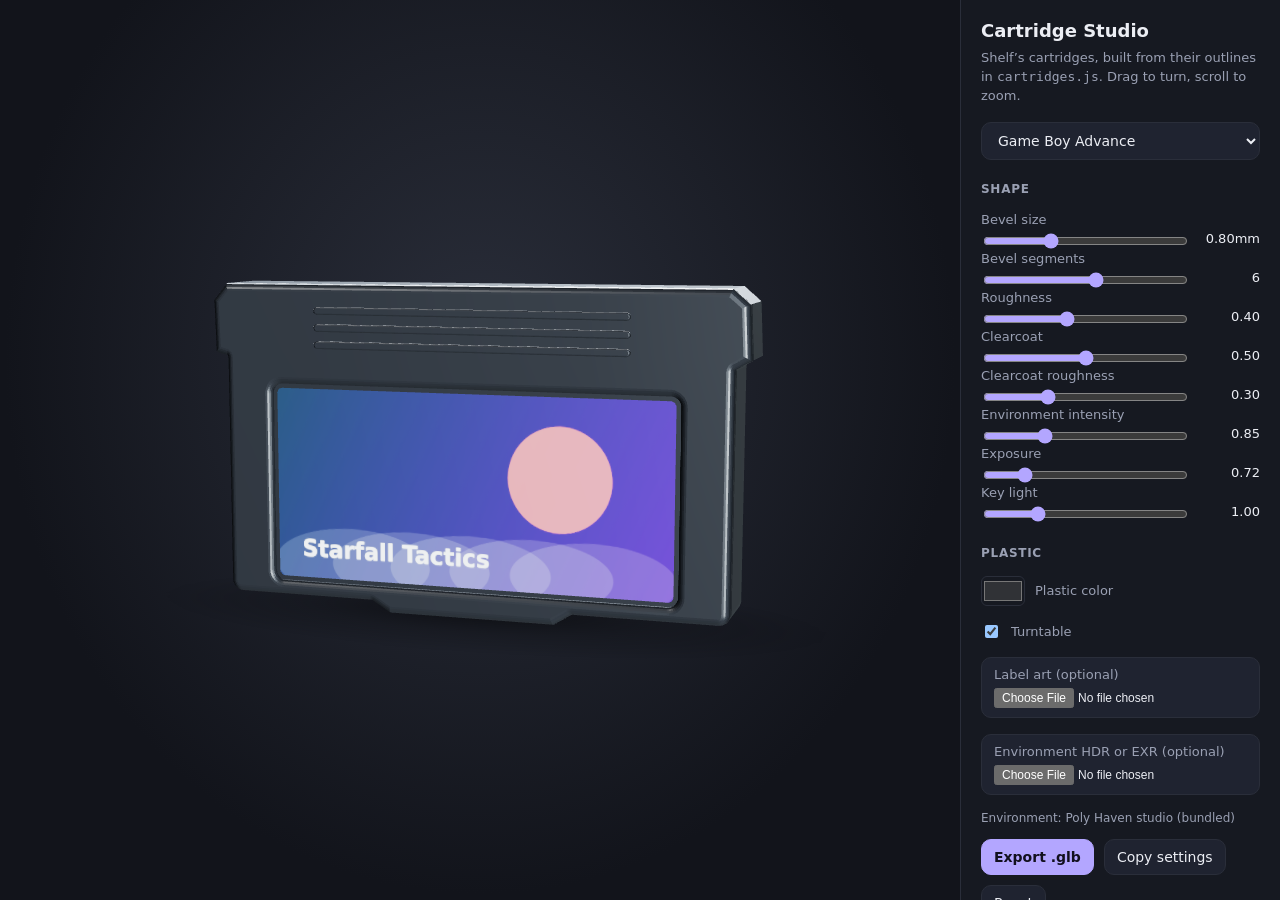
==== tools/cartridge-studio/index.html @ 27b1e1c2 "Cartridge Studio: premium cartridges from outlines, with tuning and .glb export A three.js generator" ====
<!DOCTYPE html>
<html lang="en">
<head>
<meta charset="utf-8">
<meta name="viewport" content="width=device-width, initial-scale=1">
<title>Cartridge Studio</title>
<style>
:root {
  color-scheme: dark;
  --bg: #0d0f14; --panel: #161921; --line: #2a2e3a; --fg: #eceef4; --fg2: #9aa0b3; --accent: #b3a6ff;
  font-family: system-ui, "Segoe UI", sans-serif;
}
html, body { height: 100%; margin: 0; background: var(--bg); color: var(--fg); }
body { display: grid; grid-template-columns: 1fr 320px; }
#view { position: relative; min-height: 60vh; background: radial-gradient(ellipse at 50% 40%, #2a2e3a 0, #12141b 70%); }
#view canvas { position: absolute; inset: 0; width: 100%; height: 100%; display: block; }
aside { background: var(--panel); border-left: 1px solid var(--line); padding: 20px 20px 28px; overflow-y: auto; display: flex; flex-direction: column; gap: 16px; }
h1 { margin: 0; font-size: 18px; font-weight: 650; }
p.lead { margin: -8px 0 0; font-size: 13px; color: var(--fg2); line-height: 1.45; }
h2 { margin: 6px 0 0; font-size: 12px; font-weight: 700; letter-spacing: .06em; text-transform: uppercase; color: var(--fg2); }
.row { display: grid; grid-template-columns: 1fr 64px; grid-template-rows: auto auto; gap: 4px 10px; font-size: 13px; }
.row span { grid-column: 1 / -1; color: var(--fg2); }
.row input[type=range] { width: 100%; accent-color: var(--accent); }
.row output { font-variant-numeric: tabular-nums; text-align: right; }
select, button, .file { font: inherit; font-size: 14px; color: var(--fg); background: #1f2330; border: 1px solid var(--line); border-radius: 10px; padding: 9px 12px; }
button { cursor: pointer; } button.primary { background: var(--accent); color: #12101e; border-color: var(--accent); font-weight: 650; }
button:focus-visible, select:focus-visible, input:focus-visible { outline: 2px solid var(--accent); outline-offset: 2px; }
.line { display: flex; gap: 10px; align-items: center; font-size: 13px; color: var(--fg2); }
.line input[type=color] { width: 44px; height: 30px; padding: 0; border: 1px solid var(--line); border-radius: 6px; background: none; }
.file { display: block; font-size: 13px; color: var(--fg2); }
.file input { display: block; margin-top: 6px; color: var(--fg); font-size: 12px; max-width: 100%; }
.buttons { display: flex; gap: 10px; flex-wrap: wrap; }
#note, #envLine { font-size: 12px; color: var(--fg2); min-height: 1em; }
textarea { width: 100%; box-sizing: border-box; min-height: 70px; font: 12px ui-monospace, monospace; color: var(--fg); background: #0f1117; border: 1px solid var(--line); border-radius: 8px; padding: 8px; }
@media (max-width: 760px) { body { grid-template-columns: 1fr; grid-template-rows: 58vh auto; } aside { border-left: 0; border-top: 1px solid var(--line); padding-inline: 16px; } }
@media (prefers-reduced-motion: reduce) { #turntableLine { opacity: .7; } }
</style>
<script type="importmap">
{ "imports": { "three": "./vendor/three.module.min.js", "three/addons/": "./vendor/jsm/" } }
</script>
</head>
<body>
<main id="view"></main>
<aside>
  <h1>Cartridge Studio</h1>
  <p class="lead">Shelf’s cartridges, built from their outlines in <code>cartridges.js</code>. Drag to turn, scroll to zoom.</p>
  <select id="style" aria-label="Cartridge style"></select>
  <h2>Shape</h2>
  <div id="sliders"></div>
  <h2>Plastic</h2>
  <div class="line"><input type="color" id="color" aria-label="Plastic color"> Plastic color</div>
  <label class="line" id="turntableLine"><input type="checkbox" id="turntable"> Turntable</label>
  <label class="file">Label art (optional)<input type="file" id="labelFile" accept="image/*"></label>
  <label class="file">Environment HDR or EXR (optional)<input type="file" id="envFile" accept=".hdr,.exr"></label>
  <div id="envLine">Environment: <span id="envName">loading…</span></div>
  <div class="buttons">
    <button class="primary" id="export">Export .glb</button>
    <button id="copy">Copy settings</button>
    <button id="reset">Reset</button>
  </div>
  <textarea id="settingsText" hidden aria-label="Tuned settings"></textarea>
  <div id="note" role="status"></div>
</aside>
<script type="module" src="./studio.js"></script>
</body>
</html>
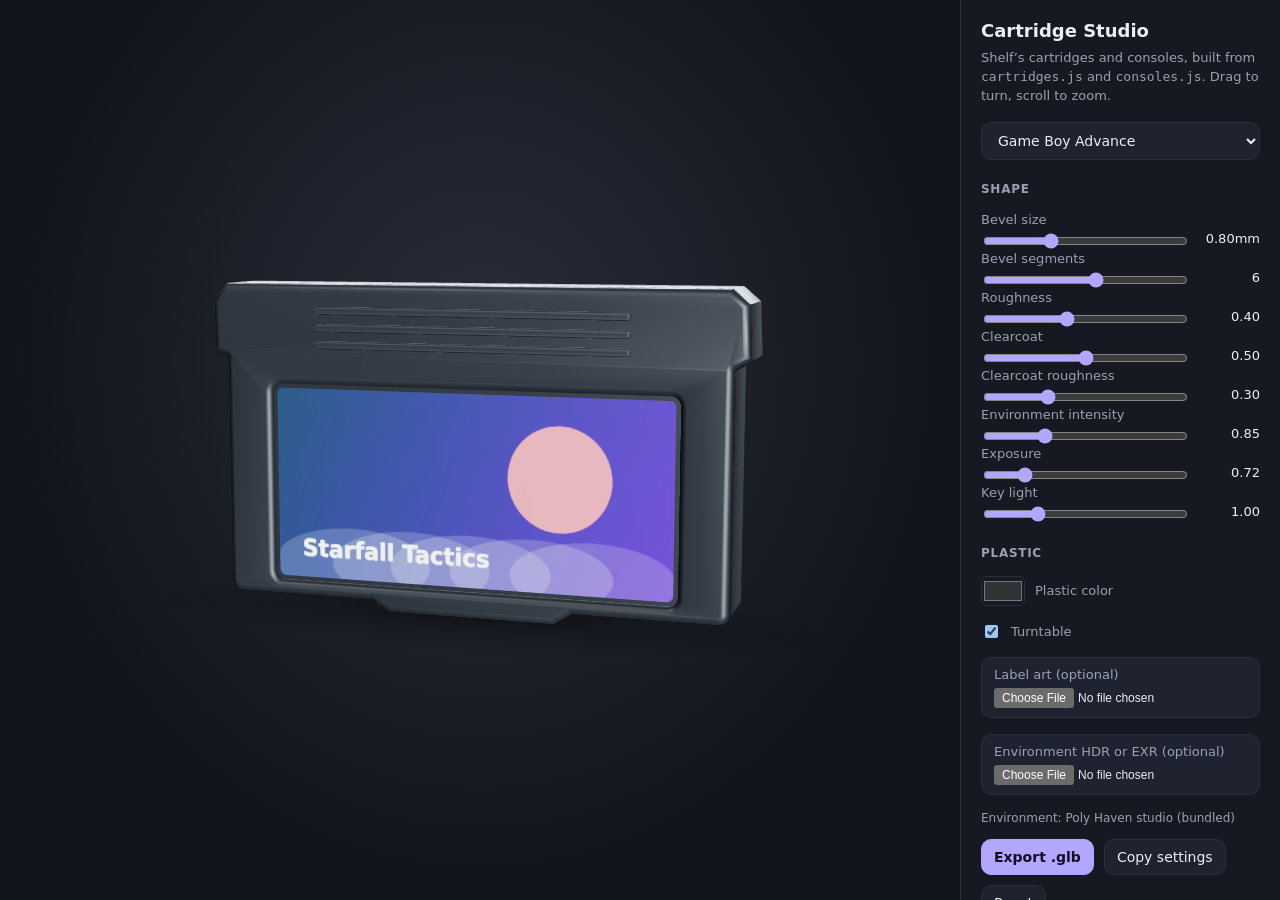
==== commit 44f8027b: "Cartridge Studio: add the consoles Shelf's eleven code-built consoles, rebuilt in three.js with the " ====
--- a/tools/cartridge-studio/index.html
+++ b/tools/cartridge-studio/index.html
@@ -30,6 +30,7 @@
 .file { display: block; font-size: 13px; color: var(--fg2); }
 .file input { display: block; margin-top: 6px; color: var(--fg); font-size: 12px; max-width: 100%; }
 .buttons { display: flex; gap: 10px; flex-wrap: wrap; }
+[hidden] { display: none !important; }
 #note, #envLine { font-size: 12px; color: var(--fg2); min-height: 1em; }
 textarea { width: 100%; box-sizing: border-box; min-height: 70px; font: 12px ui-monospace, monospace; color: var(--fg); background: #0f1117; border: 1px solid var(--line); border-radius: 8px; padding: 8px; }
 @media (max-width: 760px) { body { grid-template-columns: 1fr; grid-template-rows: 58vh auto; } aside { border-left: 0; border-top: 1px solid var(--line); padding-inline: 16px; } }
@@ -43,14 +44,14 @@
 <main id="view"></main>
 <aside>
   <h1>Cartridge Studio</h1>
-  <p class="lead">Shelf’s cartridges, built from their outlines in <code>cartridges.js</code>. Drag to turn, scroll to zoom.</p>
-  <select id="style" aria-label="Cartridge style"></select>
+  <p class="lead">Shelf’s cartridges and consoles, built from <code>cartridges.js</code> and <code>consoles.js</code>. Drag to turn, scroll to zoom.</p>
+  <select id="style" aria-label="Cartridge or console"></select>
   <h2>Shape</h2>
   <div id="sliders"></div>
   <h2>Plastic</h2>
   <div class="line"><input type="color" id="color" aria-label="Plastic color"> Plastic color</div>
   <label class="line" id="turntableLine"><input type="checkbox" id="turntable"> Turntable</label>
-  <label class="file">Label art (optional)<input type="file" id="labelFile" accept="image/*"></label>
+  <label class="file" id="labelLine">Label art (optional)<input type="file" id="labelFile" accept="image/*"></label>
   <label class="file">Environment HDR or EXR (optional)<input type="file" id="envFile" accept=".hdr,.exr"></label>
   <div id="envLine">Environment: <span id="envName">loading…</span></div>
   <div class="buttons">
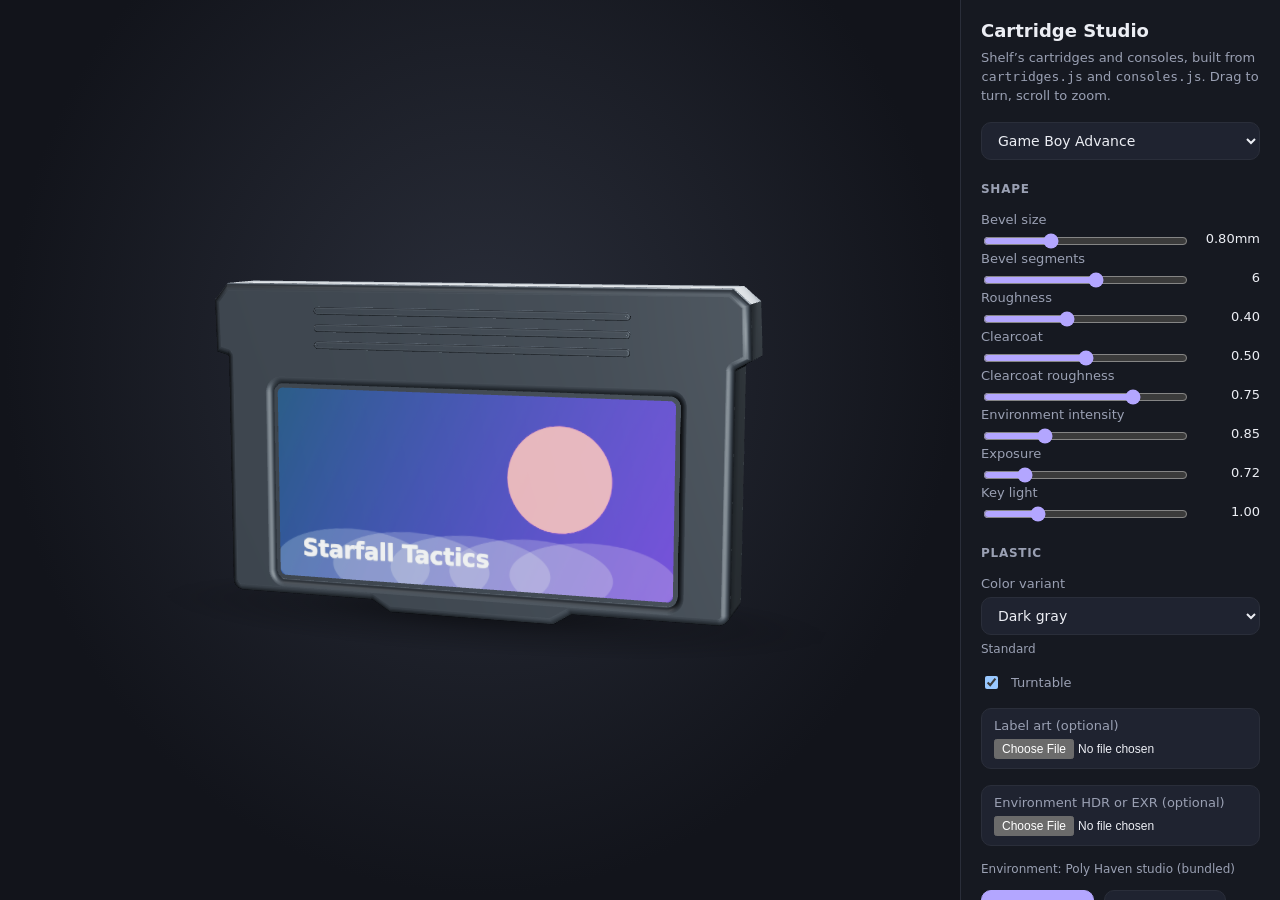
==== commit e32bd68b: "Cartridge Studio: the user's notes, color variants and the North American SNES - SNES cartridge and " ====
--- a/tools/cartridge-studio/index.html
+++ b/tools/cartridge-studio/index.html
@@ -31,6 +31,8 @@
 .file input { display: block; margin-top: 6px; color: var(--fg); font-size: 12px; max-width: 100%; }
 .buttons { display: flex; gap: 10px; flex-wrap: wrap; }
 [hidden] { display: none !important; }
+.variant { display: grid; gap: 6px; font-size: 13px; color: var(--fg2); }
+.variant small { font-size: 12px; line-height: 1.4; }
 #note, #envLine { font-size: 12px; color: var(--fg2); min-height: 1em; }
 textarea { width: 100%; box-sizing: border-box; min-height: 70px; font: 12px ui-monospace, monospace; color: var(--fg); background: #0f1117; border: 1px solid var(--line); border-radius: 8px; padding: 8px; }
 @media (max-width: 760px) { body { grid-template-columns: 1fr; grid-template-rows: 58vh auto; } aside { border-left: 0; border-top: 1px solid var(--line); padding-inline: 16px; } }
@@ -49,7 +51,8 @@
   <h2>Shape</h2>
   <div id="sliders"></div>
   <h2>Plastic</h2>
-  <div class="line"><input type="color" id="color" aria-label="Plastic color"> Plastic color</div>
+  <div class="line" id="colorLine"><input type="color" id="color" aria-label="Plastic color"> Plastic color</div>
+  <label class="variant" id="variantLine"><span>Color variant</span><select id="variant"></select><small id="variantGames"></small></label>
   <label class="line" id="turntableLine"><input type="checkbox" id="turntable"> Turntable</label>
   <label class="file" id="labelLine">Label art (optional)<input type="file" id="labelFile" accept="image/*"></label>
   <label class="file">Environment HDR or EXR (optional)<input type="file" id="envFile" accept=".hdr,.exr"></label>
